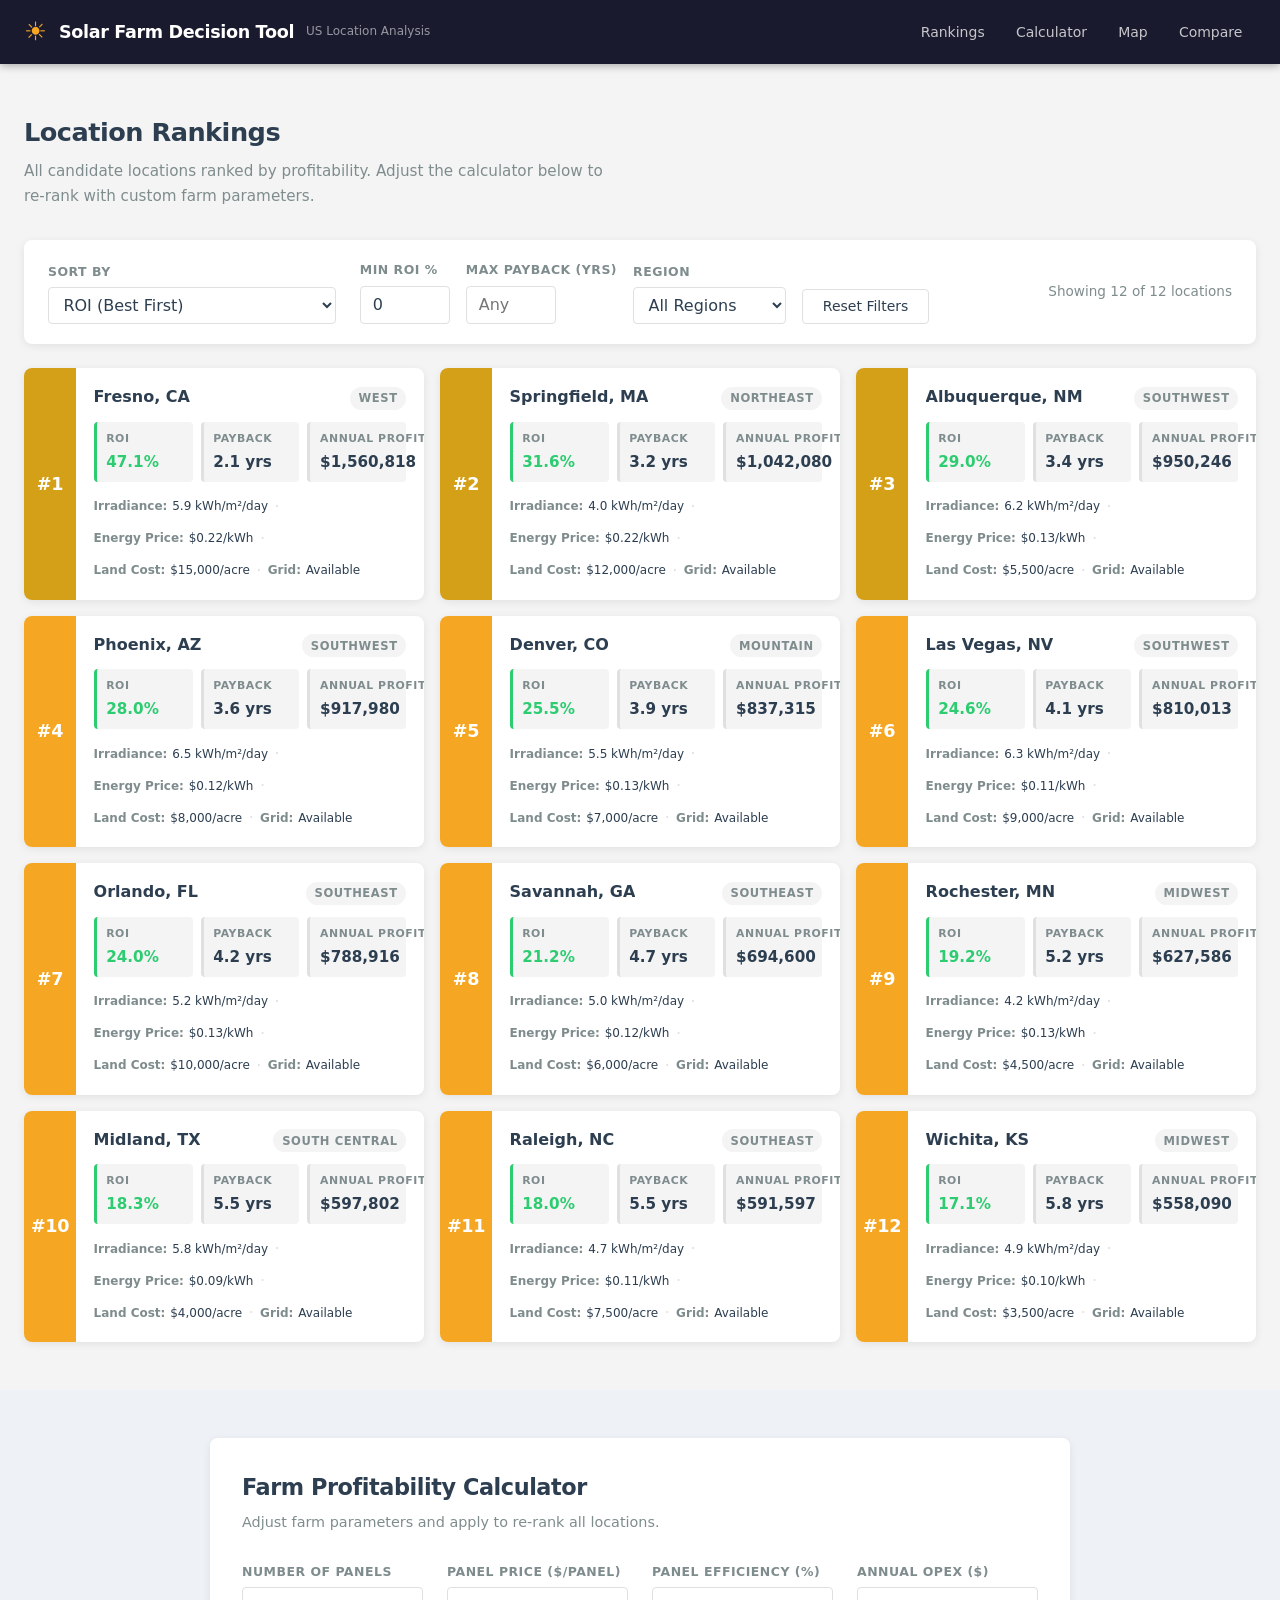
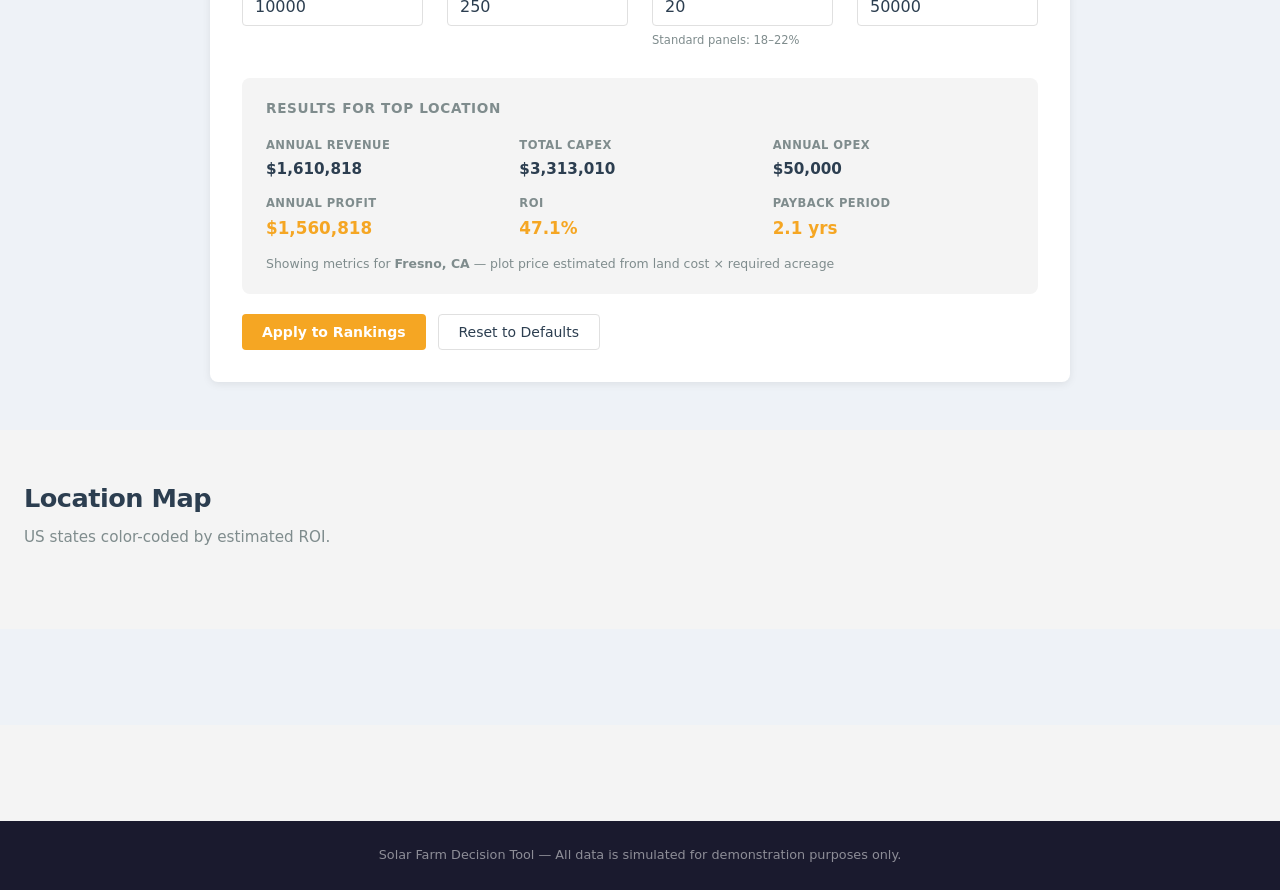
==== index.html @ 312983af "Implement Developer A scope: data, calculator, rankings, and HTML/CSS skeleton - js/data.js: 12 US l" ====
<!DOCTYPE html>
<html lang="en">
<head>
  <meta charset="UTF-8">
  <meta name="viewport" content="width=device-width, initial-scale=1.0">
  <title>Solar Farm Location Decision Tool</title>
  <link rel="stylesheet" href="css/styles.css">
</head>
<body>

  <header class="site-header">
    <div class="header-inner">
      <div class="header-brand">
        <span class="header-logo" aria-hidden="true">&#9728;</span>
        <h1 class="header-title">Solar Farm Decision Tool</h1>
        <span class="header-subtitle">US Location Analysis</span>
      </div>
      <nav class="header-nav" aria-label="Main navigation">
        <a href="#section-rankings" class="nav-link">Rankings</a>
        <a href="#section-calculator" class="nav-link">Calculator</a>
        <a href="#section-map" class="nav-link">Map</a>
        <a href="#section-comparison" class="nav-link">Compare</a>
      </nav>
    </div>
  </header>

  <main class="site-main">

    <section id="section-rankings" class="app-section">
      <div class="section-inner">
        <div class="section-header">
          <h2 class="section-title">Location Rankings</h2>
          <p class="section-desc">All candidate locations ranked by profitability. Adjust the calculator below to re-rank with custom farm parameters.</p>
        </div>
        <div id="rankings-controls-mount"></div>
        <div id="rankings-list" class="rankings-list" role="list" aria-label="Ranked locations"></div>
      </div>
    </section>

    <section id="section-calculator" class="app-section app-section--alt">
      <div class="section-inner">
        <div id="calculator-mount"></div>
      </div>
    </section>

    <section id="section-map" class="app-section">
      <div class="section-inner">
        <div class="section-header">
          <h2 class="section-title">Location Map</h2>
          <p class="section-desc">US states color-coded by estimated ROI.</p>
        </div>
        <div id="map-mount"></div>
      </div>
    </section>

    <section id="section-detail" class="app-section app-section--alt">
      <div class="section-inner">
        <div id="detail-mount"></div>
      </div>
    </section>

    <section id="section-comparison" class="app-section">
      <div class="section-inner">
        <div id="comparison-mount"></div>
      </div>
    </section>

  </main>

  <footer class="site-footer">
    <div class="footer-inner">
      <p>Solar Farm Decision Tool &mdash; All data is simulated for demonstration purposes only.</p>
    </div>
  </footer>

  <script src="js/data.js"></script>
  <script src="js/calculator.js"></script>
  <script src="js/rankings.js"></script>
  <script src="js/map.js"></script>
  <script src="js/detail.js"></script>
  <script src="js/app.js"></script>

</body>
</html>
---- css/styles.css ----
/* ============================================================
   SHARED: CSS Custom Properties (Variables)
   ============================================================ */
:root {
  --color-accent:      #F5A623;
  --color-bg:          #f4f4f4;
  --color-header:      #1a1a2e;
  --color-card:        #ffffff;
  --color-good-roi:    #2ecc71;
  --color-bad-roi:     #e74c3c;
  --color-medium-roi:  #F5A623;
  --color-text:        #2c3e50;
  --color-text-muted:  #7f8c8d;
  --color-border:      #e0e0e0;
  --color-section-alt: #eef2f7;
  --color-header-text: #ffffff;

  --font-sans: system-ui, -apple-system, BlinkMacSystemFont, 'Segoe UI', Roboto, sans-serif;

  --radius-sm: 4px;
  --radius-md: 8px;
  --radius-lg: 16px;

  --shadow-card:       0 2px 8px rgba(0, 0, 0, 0.08);
  --shadow-card-hover: 0 4px 16px rgba(0, 0, 0, 0.14);

  --transition-fast: 150ms ease;
  --transition-std:  250ms ease;

  --max-width:        1280px;
  --section-padding:  3rem 1.5rem;
}

/* ============================================================
   SHARED: Reset & Base
   ============================================================ */
*, *::before, *::after {
  box-sizing: border-box;
  margin: 0;
  padding: 0;
}

html {
  scroll-behavior: smooth;
}

body {
  font-family: var(--font-sans);
  background-color: var(--color-bg);
  color: var(--color-text);
  line-height: 1.6;
  font-size: 16px;
}

img, svg {
  display: block;
  max-width: 100%;
}

a {
  color: inherit;
  text-decoration: none;
}

button, input, select {
  font-family: inherit;
  font-size: inherit;
}

/* ============================================================
   SHARED: Layout — Header
   ============================================================ */
.site-header {
  background-color: var(--color-header);
  color: var(--color-header-text);
  position: sticky;
  top: 0;
  z-index: 100;
  box-shadow: 0 2px 8px rgba(0, 0, 0, 0.3);
}

.header-inner {
  max-width: var(--max-width);
  margin: 0 auto;
  padding: 0 1.5rem;
  height: 64px;
  display: flex;
  align-items: center;
  justify-content: space-between;
  gap: 1.5rem;
}

.header-brand {
  display: flex;
  align-items: center;
  gap: 0.75rem;
  flex-shrink: 0;
}

.header-logo {
  font-size: 1.6rem;
  color: var(--color-accent);
  line-height: 1;
}

.header-title {
  font-size: 1.1rem;
  font-weight: 700;
  letter-spacing: -0.02em;
  white-space: nowrap;
}

.header-subtitle {
  font-size: 0.75rem;
  color: rgba(255, 255, 255, 0.55);
  white-space: nowrap;
}

.header-nav {
  display: flex;
  gap: 0.25rem;
}

.nav-link {
  padding: 0.4rem 0.85rem;
  border-radius: var(--radius-sm);
  font-size: 0.875rem;
  font-weight: 500;
  color: rgba(255, 255, 255, 0.75);
  transition: background-color var(--transition-fast), color var(--transition-fast);
}

.nav-link:hover,
.nav-link:focus-visible {
  background-color: rgba(255, 255, 255, 0.1);
  color: #ffffff;
  outline: none;
}

/* ============================================================
   SHARED: Layout — Main, Sections
   ============================================================ */
.site-main {
  min-height: 100vh;
}

.app-section {
  padding: var(--section-padding);
}

.app-section--alt {
  background-color: var(--color-section-alt);
}

.section-inner {
  max-width: var(--max-width);
  margin: 0 auto;
}

.section-header {
  margin-bottom: 2rem;
}

.section-title {
  font-size: 1.6rem;
  font-weight: 700;
  color: var(--color-text);
  letter-spacing: -0.02em;
  margin-bottom: 0.4rem;
}

.section-desc {
  color: var(--color-text-muted);
  font-size: 0.95rem;
  max-width: 600px;
}

/* ============================================================
   SHARED: Layout — Footer
   ============================================================ */
.site-footer {
  background-color: var(--color-header);
  color: rgba(255, 255, 255, 0.5);
  text-align: center;
  padding: 1.5rem;
  font-size: 0.8rem;
}

.footer-inner {
  max-width: var(--max-width);
  margin: 0 auto;
}

/* ============================================================
   SHARED: Utility — Buttons
   ============================================================ */
.btn-primary {
  display: inline-flex;
  align-items: center;
  justify-content: center;
  padding: 0.55rem 1.25rem;
  border: none;
  border-radius: var(--radius-sm);
  background-color: var(--color-accent);
  color: #ffffff;
  font-weight: 600;
  font-size: 0.875rem;
  cursor: pointer;
  transition: filter var(--transition-fast), transform var(--transition-fast);
  white-space: nowrap;
}

.btn-primary:hover {
  filter: brightness(1.08);
}

.btn-primary:active {
  transform: scale(0.97);
}

.btn-secondary {
  display: inline-flex;
  align-items: center;
  justify-content: center;
  padding: 0.55rem 1.25rem;
  border: 1px solid var(--color-border);
  border-radius: var(--radius-sm);
  background-color: #ffffff;
  color: var(--color-text);
  font-weight: 500;
  font-size: 0.875rem;
  cursor: pointer;
  transition: background-color var(--transition-fast), border-color var(--transition-fast);
  white-space: nowrap;
}

.btn-secondary:hover {
  background-color: var(--color-bg);
  border-color: #bbb;
}

/* ============================================================
   DEV A: Rankings Section
   ============================================================ */

/* Controls bar */
.rankings-controls {
  display: flex;
  flex-wrap: wrap;
  align-items: flex-end;
  gap: 1rem 1.5rem;
  padding: 1.25rem 1.5rem;
  background-color: var(--color-card);
  border-radius: var(--radius-md);
  box-shadow: var(--shadow-card);
  margin-bottom: 1.5rem;
}

.sort-controls,
.filter-group {
  display: flex;
  flex-direction: column;
  gap: 0.3rem;
}

.filter-controls {
  display: flex;
  flex-wrap: wrap;
  align-items: flex-end;
  gap: 0.75rem 1rem;
  flex: 1;
}

.rankings-controls label {
  font-size: 0.78rem;
  font-weight: 600;
  color: var(--color-text-muted);
  text-transform: uppercase;
  letter-spacing: 0.04em;
}

.rankings-controls select,
.rankings-controls input[type="number"] {
  padding: 0.45rem 0.65rem;
  border: 1px solid var(--color-border);
  border-radius: var(--radius-sm);
  background-color: #ffffff;
  color: var(--color-text);
  min-width: 0;
  width: auto;
}

.rankings-controls select:focus,
.rankings-controls input[type="number"]:focus {
  outline: 2px solid var(--color-accent);
  outline-offset: 1px;
}

#filter-min-roi,
#filter-max-payback {
  width: 90px;
}

.results-count {
  margin-left: auto;
  font-size: 0.85rem;
  color: var(--color-text-muted);
  align-self: center;
}

/* Rankings list grid */
.rankings-list {
  display: grid;
  grid-template-columns: repeat(auto-fill, minmax(380px, 1fr));
  gap: 1rem;
}

.rankings-empty {
  grid-column: 1 / -1;
  text-align: center;
  padding: 3rem 1rem;
  color: var(--color-text-muted);
  font-size: 1rem;
}

/* Location card */
.location-card {
  background-color: var(--color-card);
  border-radius: var(--radius-md);
  box-shadow: var(--shadow-card);
  display: flex;
  align-items: stretch;
  overflow: hidden;
  transition: box-shadow var(--transition-std), transform var(--transition-std);
  position: relative;
}

.location-card:hover {
  box-shadow: var(--shadow-card-hover);
  transform: translateY(-2px);
}

.card-rank {
  display: flex;
  align-items: center;
  justify-content: center;
  min-width: 52px;
  font-size: 1.1rem;
  font-weight: 800;
  color: #ffffff;
  background-color: var(--color-accent);
  flex-shrink: 0;
  letter-spacing: -0.02em;
}

.card-rank--top {
  background-color: #d4a017;
}

.card-body {
  flex: 1;
  padding: 1rem 1.1rem;
  min-width: 0;
}

.card-header-row {
  display: flex;
  align-items: baseline;
  justify-content: space-between;
  gap: 0.5rem;
  margin-bottom: 0.75rem;
}

.card-name {
  font-size: 1rem;
  font-weight: 700;
  white-space: nowrap;
  overflow: hidden;
  text-overflow: ellipsis;
}

.card-region {
  font-size: 0.72rem;
  font-weight: 600;
  text-transform: uppercase;
  letter-spacing: 0.05em;
  color: var(--color-text-muted);
  background-color: var(--color-bg);
  padding: 0.15rem 0.55rem;
  border-radius: 99px;
  white-space: nowrap;
  flex-shrink: 0;
}

/* Metric boxes */
.card-metrics {
  display: flex;
  gap: 0.5rem;
  margin-bottom: 0.75rem;
}

.metric {
  flex: 1;
  padding: 0.5rem 0.6rem;
  border-radius: var(--radius-sm);
  background-color: var(--color-bg);
  border-left: 3px solid var(--color-border);
  min-width: 0;
}

.metric.roi-good  { border-left-color: var(--color-good-roi); }
.metric.roi-medium { border-left-color: var(--color-medium-roi); }
.metric.roi-bad   { border-left-color: var(--color-bad-roi); }

.metric-label {
  display: block;
  font-size: 0.68rem;
  font-weight: 600;
  text-transform: uppercase;
  letter-spacing: 0.05em;
  color: var(--color-text-muted);
  margin-bottom: 0.15rem;
  white-space: nowrap;
}

.metric-value {
  display: block;
  font-size: 0.95rem;
  font-weight: 700;
  color: var(--color-text);
  white-space: nowrap;
}

.metric.roi-good  .metric-value { color: var(--color-good-roi); }
.metric.roi-bad   .metric-value { color: var(--color-bad-roi); }

/* Key metric chips */
.card-key-metrics {
  display: flex;
  flex-wrap: wrap;
  gap: 0.4rem;
}

.key-metric {
  display: flex;
  align-items: center;
  gap: 0.3rem;
  font-size: 0.75rem;
  color: var(--color-text-muted);
}

.key-metric-label {
  font-weight: 600;
}

.key-metric-value {
  color: var(--color-text);
}

.key-metric-sep {
  color: var(--color-border);
}

/* ============================================================
   DEV A: Calculator Section
   ============================================================ */
.calculator-panel {
  background-color: var(--color-card);
  border-radius: var(--radius-md);
  box-shadow: var(--shadow-card);
  padding: 2rem;
  max-width: 860px;
  margin: 0 auto;
}

.calculator-title {
  font-size: 1.4rem;
  font-weight: 700;
  letter-spacing: -0.02em;
  margin-bottom: 0.3rem;
}

.calculator-subtitle {
  color: var(--color-text-muted);
  font-size: 0.9rem;
  margin-bottom: 1.75rem;
}

.calculator-inputs {
  display: grid;
  grid-template-columns: repeat(auto-fill, minmax(180px, 1fr));
  gap: 1rem 1.5rem;
  margin-bottom: 1.75rem;
}

.input-group {
  display: flex;
  flex-direction: column;
  gap: 0.35rem;
}

.input-group label {
  font-size: 0.78rem;
  font-weight: 600;
  color: var(--color-text-muted);
  text-transform: uppercase;
  letter-spacing: 0.04em;
}

.input-group input[type="number"] {
  padding: 0.55rem 0.75rem;
  border: 1px solid var(--color-border);
  border-radius: var(--radius-sm);
  color: var(--color-text);
  transition: border-color var(--transition-fast);
}

.input-group input[type="number"]:focus {
  outline: 2px solid var(--color-accent);
  outline-offset: 1px;
  border-color: transparent;
}

.input-hint {
  font-size: 0.72rem;
  color: var(--color-text-muted);
}

/* Calculator output */
.calculator-output {
  background-color: var(--color-bg);
  border-radius: var(--radius-md);
  padding: 1.25rem 1.5rem;
  margin-bottom: 1.25rem;
}

.output-title {
  font-size: 0.85rem;
  font-weight: 700;
  text-transform: uppercase;
  letter-spacing: 0.05em;
  color: var(--color-text-muted);
  margin-bottom: 1rem;
}

.output-grid {
  display: grid;
  grid-template-columns: repeat(3, 1fr);
  gap: 0.75rem;
  margin-bottom: 0.75rem;
}

.output-item {
  display: flex;
  flex-direction: column;
  gap: 0.2rem;
}

.output-item.highlight .output-value {
  color: var(--color-accent);
  font-size: 1.05rem;
}

.output-label {
  font-size: 0.72rem;
  font-weight: 600;
  text-transform: uppercase;
  letter-spacing: 0.04em;
  color: var(--color-text-muted);
}

.output-value {
  font-size: 0.95rem;
  font-weight: 700;
  color: var(--color-text);
}

.output-note {
  font-size: 0.78rem;
  color: var(--color-text-muted);
}

/* Calculator action buttons */
.calculator-actions {
  display: flex;
  gap: 0.75rem;
  flex-wrap: wrap;
}

/* ============================================================
   DEV B: Map, Detail & Comparison (PLACEHOLDER — Dev B owns this)
   ============================================================ */
/* Dev B writes all styles below this comment */


/* ============================================================
   SHARED: Responsive — Mobile (max 768px)
   ============================================================ */
@media (max-width: 768px) {
  :root {
    --section-padding: 2rem 1rem;
  }

  .header-inner {
    padding: 0 1rem;
    height: 56px;
  }

  .header-subtitle {
    display: none;
  }

  .header-title {
    font-size: 0.95rem;
  }

  .nav-link {
    padding: 0.35rem 0.6rem;
    font-size: 0.8rem;
  }

  .section-title {
    font-size: 1.3rem;
  }

  .rankings-controls {
    flex-direction: column;
    align-items: stretch;
  }

  .filter-controls {
    flex-direction: column;
    align-items: stretch;
  }

  #filter-min-roi,
  #filter-max-payback {
    width: 100%;
  }

  .rankings-list {
    grid-template-columns: 1fr;
  }

  .card-metrics {
    flex-direction: column;
  }

  .output-grid {
    grid-template-columns: repeat(2, 1fr);
  }

  .calculator-inputs {
    grid-template-columns: 1fr 1fr;
  }

  .calculator-panel {
    padding: 1.25rem;
  }
}

@media (max-width: 480px) {
  .output-grid {
    grid-template-columns: 1fr;
  }

  .calculator-inputs {
    grid-template-columns: 1fr;
  }
}
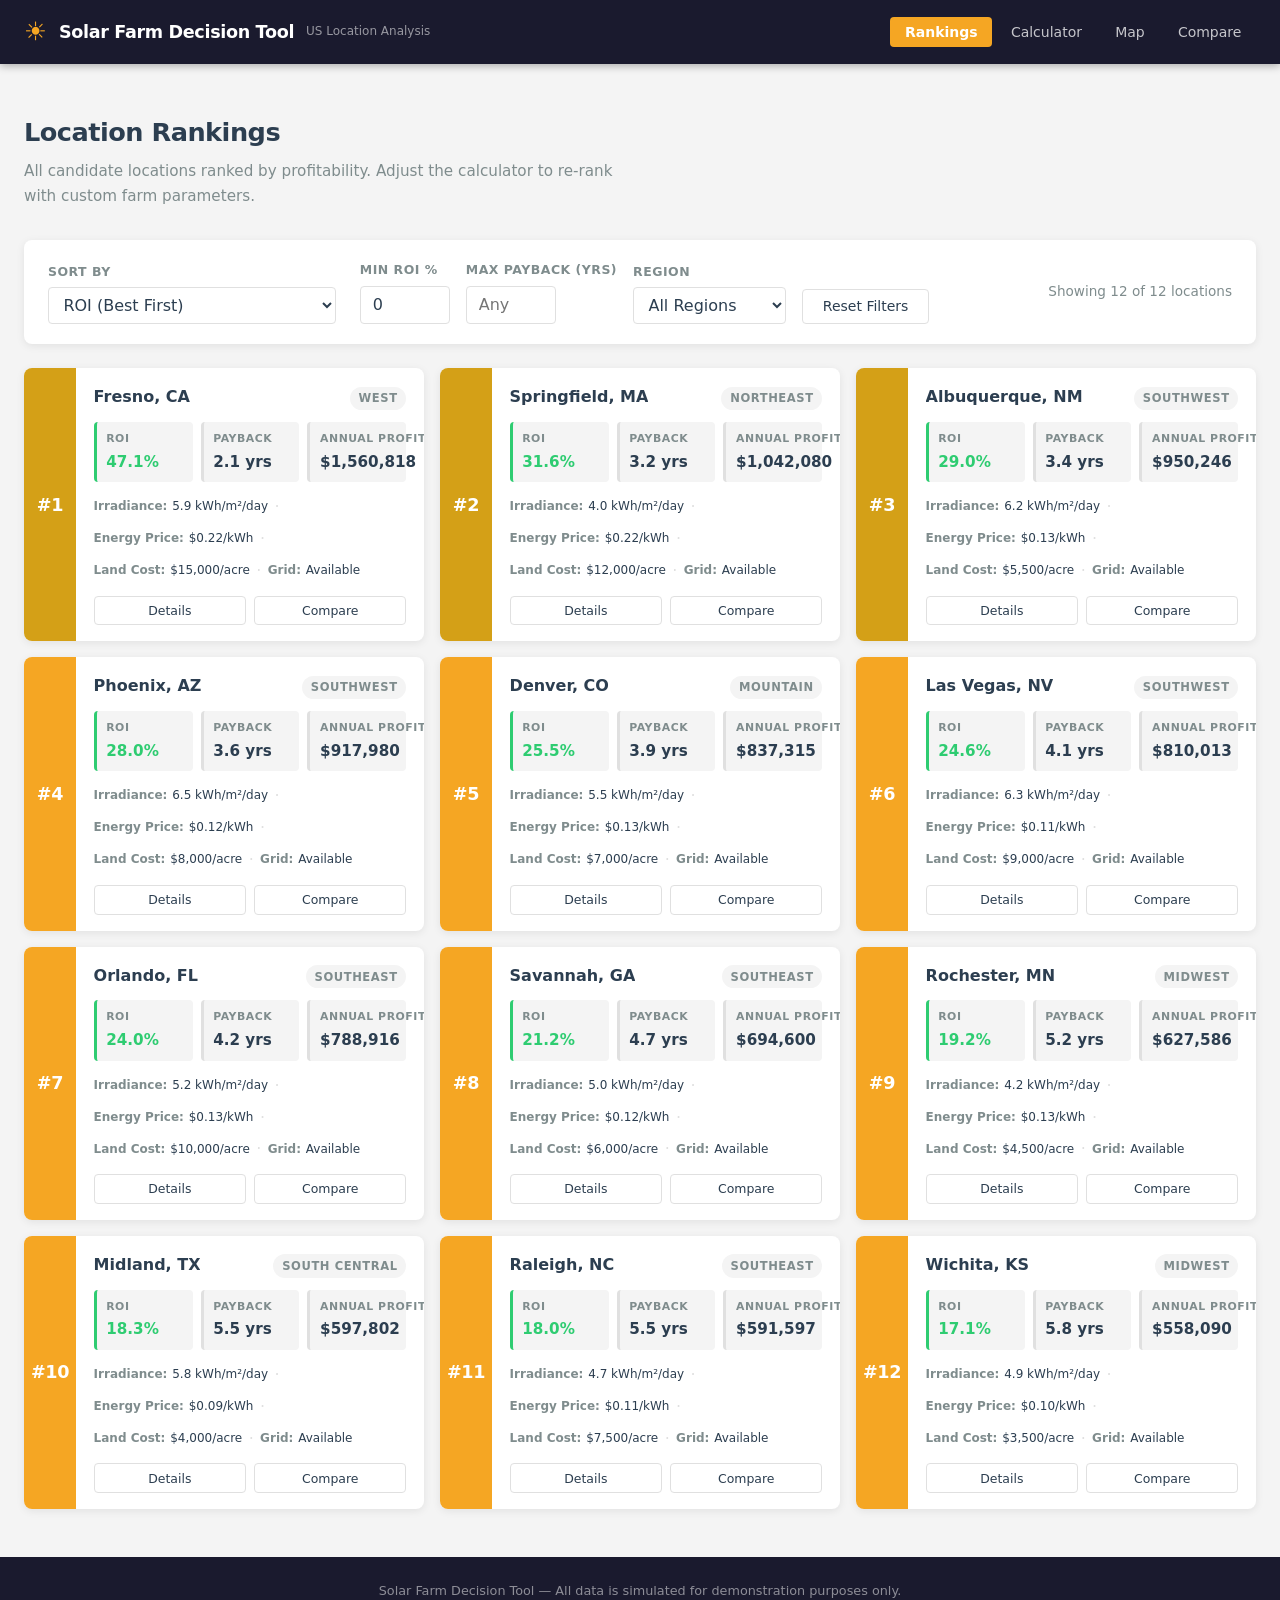
==== commit c668656a: "devB  Conflicts: 	css/styles.css 	index.html 	js/app.js 	js/calculator.js 	js/data.js 	js/ran" ====
--- a/index.html
+++ b/index.html
@@ -16,52 +16,116 @@
         <span class="header-subtitle">US Location Analysis</span>
       </div>
       <nav class="header-nav" aria-label="Main navigation">
-        <a href="#section-rankings" class="nav-link">Rankings</a>
-        <a href="#section-calculator" class="nav-link">Calculator</a>
-        <a href="#section-map" class="nav-link">Map</a>
-        <a href="#section-comparison" class="nav-link">Compare</a>
+        <button class="nav-btn active" data-section="rankings">Rankings</button>
+        <button class="nav-btn" data-section="calculator">Calculator</button>
+        <button class="nav-btn" data-section="map">Map</button>
+        <button class="nav-btn" data-section="comparison">Compare</button>
       </nav>
     </div>
   </header>
 
   <main class="site-main">
 
-    <section id="section-rankings" class="app-section">
+    <!-- Dev A: Rankings -->
+    <section id="section-rankings" class="app-section active">
       <div class="section-inner">
         <div class="section-header">
           <h2 class="section-title">Location Rankings</h2>
-          <p class="section-desc">All candidate locations ranked by profitability. Adjust the calculator below to re-rank with custom farm parameters.</p>
+          <p class="section-desc">All candidate locations ranked by profitability. Adjust the calculator to re-rank with custom farm parameters.</p>
         </div>
         <div id="rankings-controls-mount"></div>
         <div id="rankings-list" class="rankings-list" role="list" aria-label="Ranked locations"></div>
       </div>
     </section>
 
-    <section id="section-calculator" class="app-section app-section--alt">
+    <!-- Dev A: Calculator -->
+    <section id="section-calculator" class="app-section">
       <div class="section-inner">
         <div id="calculator-mount"></div>
       </div>
     </section>
 
+    <!-- Dev B: Map -->
     <section id="section-map" class="app-section">
       <div class="section-inner">
         <div class="section-header">
           <h2 class="section-title">Location Map</h2>
-          <p class="section-desc">US states color-coded by estimated ROI.</p>
+          <p class="section-desc">US states color-coded by estimated ROI. Click a state to view details.</p>
         </div>
-        <div id="map-mount"></div>
+        <div class="map-layout">
+          <div id="map-container" class="map-container card"></div>
+          <div class="map-sidebar">
+            <div id="map-legend" class="map-legend card">
+              <h3>ROI Legend</h3>
+              <div class="legend-scale"></div>
+            </div>
+            <div id="map-hover-info" class="map-hover-info card" style="display:none">
+              <h3 id="map-hover-name"></h3>
+              <div id="map-hover-stats"></div>
+              <button id="map-view-detail" class="btn-secondary">View Detail</button>
+            </div>
+          </div>
+        </div>
       </div>
     </section>
 
-    <section id="section-detail" class="app-section app-section--alt">
+    <!-- Dev B: Detail -->
+    <section id="section-detail" class="app-section">
       <div class="section-inner">
-        <div id="detail-mount"></div>
+        <div class="section-header">
+          <button id="detail-back" class="btn-back">&#8592; Back to Rankings</button>
+          <h2 id="detail-title" class="section-title">Location Detail</h2>
+        </div>
+        <div id="detail-content" class="detail-layout">
+          <div class="detail-metrics card">
+            <h3>Key Metrics</h3>
+            <div id="detail-kpis" class="kpi-grid"></div>
+          </div>
+          <div class="detail-charts">
+            <div class="chart-card card">
+              <h3>Monthly Solar Irradiance (kWh/m²/day)</h3>
+              <canvas id="chart-irradiance" width="500" height="200"></canvas>
+            </div>
+            <div class="chart-card card">
+              <h3>Monthly Energy Prices ($/kWh)</h3>
+              <canvas id="chart-prices" width="500" height="200"></canvas>
+            </div>
+            <div class="chart-card card">
+              <h3>10-Year Cumulative P&amp;L ($)</h3>
+              <canvas id="chart-projection" width="500" height="200"></canvas>
+            </div>
+          </div>
+        </div>
       </div>
     </section>
 
+    <!-- Dev B: Comparison -->
     <section id="section-comparison" class="app-section">
       <div class="section-inner">
-        <div id="comparison-mount"></div>
+        <div class="section-header">
+          <h2 class="section-title">Location Comparison</h2>
+          <p class="section-desc">Compare up to 3 locations side-by-side</p>
+        </div>
+        <div id="comparison-selectors" class="comparison-selectors">
+          <div class="compare-slot card" data-slot="0">
+            <label>Location 1</label>
+            <select class="compare-select"><option value="">— Select —</option></select>
+          </div>
+          <div class="compare-slot card" data-slot="1">
+            <label>Location 2</label>
+            <select class="compare-select"><option value="">— Select —</option></select>
+          </div>
+          <div class="compare-slot card" data-slot="2">
+            <label>Location 3</label>
+            <select class="compare-select"><option value="">— Select —</option></select>
+          </div>
+        </div>
+        <div id="comparison-table-wrap">
+          <table id="comparison-table" class="comparison-table">
+            <thead><tr id="comparison-header"></tr></thead>
+            <tbody id="comparison-body"></tbody>
+          </table>
+        </div>
       </div>
     </section>
 
--- a/css/styles.css
+++ b/css/styles.css
@@ -27,8 +27,8 @@
   --transition-fast: 150ms ease;
   --transition-std:  250ms ease;
 
-  --max-width:        1280px;
-  --section-padding:  3rem 1.5rem;
+  --max-width:       1280px;
+  --section-padding: 3rem 1.5rem;
 }
 
 /* ============================================================
@@ -40,9 +40,7 @@
   padding: 0;
 }
 
-html {
-  scroll-behavior: smooth;
-}
+html { scroll-behavior: smooth; }
 
 body {
   font-family: var(--font-sans);
@@ -52,20 +50,15 @@
   font-size: 16px;
 }
 
-img, svg {
-  display: block;
-  max-width: 100%;
-}
-
-a {
-  color: inherit;
-  text-decoration: none;
-}
-
-button, input, select {
-  font-family: inherit;
-  font-size: inherit;
-}
+img, svg { display: block; max-width: 100%; }
+a { color: inherit; text-decoration: none; }
+button, input, select { font-family: inherit; font-size: inherit; }
+
+/* ============================================================
+   SHARED: Layout — Section visibility (JS-driven SPA nav)
+   ============================================================ */
+.app-section          { display: none; padding: var(--section-padding); }
+.app-section.active   { display: block; }
 
 /* ============================================================
    SHARED: Layout — Header
@@ -97,11 +90,7 @@
   flex-shrink: 0;
 }
 
-.header-logo {
-  font-size: 1.6rem;
-  color: var(--color-accent);
-  line-height: 1;
-}
+.header-logo { font-size: 1.6rem; color: var(--color-accent); line-height: 1; }
 
 .header-title {
   font-size: 1.1rem;
@@ -116,50 +105,45 @@
   white-space: nowrap;
 }
 
-.header-nav {
-  display: flex;
-  gap: 0.25rem;
-}
-
-.nav-link {
+.header-nav { display: flex; gap: 0.25rem; }
+
+/* Nav buttons (SPA-style) */
+.nav-btn {
   padding: 0.4rem 0.85rem;
   border-radius: var(--radius-sm);
+  border: 1px solid transparent;
   font-size: 0.875rem;
   font-weight: 500;
   color: rgba(255, 255, 255, 0.75);
+  background: transparent;
+  cursor: pointer;
   transition: background-color var(--transition-fast), color var(--transition-fast);
 }
 
-.nav-link:hover,
-.nav-link:focus-visible {
+.nav-btn:hover,
+.nav-btn:focus-visible {
   background-color: rgba(255, 255, 255, 0.1);
   color: #ffffff;
   outline: none;
 }
 
+.nav-btn.active {
+  background-color: var(--color-accent);
+  color: #ffffff;
+  font-weight: 600;
+}
+
 /* ============================================================
    SHARED: Layout — Main, Sections
    ============================================================ */
-.site-main {
-  min-height: 100vh;
-}
-
-.app-section {
-  padding: var(--section-padding);
-}
-
-.app-section--alt {
-  background-color: var(--color-section-alt);
-}
+.site-main { min-height: 100vh; }
 
 .section-inner {
   max-width: var(--max-width);
   margin: 0 auto;
 }
 
-.section-header {
-  margin-bottom: 2rem;
-}
+.section-header { margin-bottom: 2rem; }
 
 .section-title {
   font-size: 1.6rem;
@@ -186,10 +170,7 @@
   font-size: 0.8rem;
 }
 
-.footer-inner {
-  max-width: var(--max-width);
-  margin: 0 auto;
-}
+.footer-inner { max-width: var(--max-width); margin: 0 auto; }
 
 /* ============================================================
    SHARED: Utility — Buttons
@@ -210,13 +191,8 @@
   white-space: nowrap;
 }
 
-.btn-primary:hover {
-  filter: brightness(1.08);
-}
-
-.btn-primary:active {
-  transform: scale(0.97);
-}
+.btn-primary:hover  { filter: brightness(1.08); }
+.btn-primary:active { transform: scale(0.97); }
 
 .btn-secondary {
   display: inline-flex;
@@ -234,16 +210,24 @@
   white-space: nowrap;
 }
 
-.btn-secondary:hover {
-  background-color: var(--color-bg);
-  border-color: #bbb;
-}
+.btn-secondary:hover { background-color: var(--color-bg); border-color: #bbb; }
+
+.btn-back {
+  background: none;
+  border: none;
+  color: var(--color-accent);
+  cursor: pointer;
+  font-size: 0.85rem;
+  font-weight: 600;
+  padding: 0;
+  margin-bottom: 0.5rem;
+  display: block;
+}
+.btn-back:hover { text-decoration: underline; }
 
 /* ============================================================
    DEV A: Rankings Section
    ============================================================ */
-
-/* Controls bar */
 .rankings-controls {
   display: flex;
   flex-wrap: wrap;
@@ -297,9 +281,7 @@
 }
 
 #filter-min-roi,
-#filter-max-payback {
-  width: 90px;
-}
+#filter-max-payback { width: 90px; }
 
 .results-count {
   margin-left: auto;
@@ -308,7 +290,6 @@
   align-self: center;
 }
 
-/* Rankings list grid */
 .rankings-list {
   display: grid;
   grid-template-columns: repeat(auto-fill, minmax(380px, 1fr));
@@ -353,15 +334,9 @@
   letter-spacing: -0.02em;
 }
 
-.card-rank--top {
-  background-color: #d4a017;
-}
-
-.card-body {
-  flex: 1;
-  padding: 1rem 1.1rem;
-  min-width: 0;
-}
+.card-rank--top { background-color: #d4a017; }
+
+.card-body { flex: 1; padding: 1rem 1.1rem; min-width: 0; }
 
 .card-header-row {
   display: flex;
@@ -392,7 +367,6 @@
   flex-shrink: 0;
 }
 
-/* Metric boxes */
 .card-metrics {
   display: flex;
   gap: 0.5rem;
@@ -408,9 +382,9 @@
   min-width: 0;
 }
 
-.metric.roi-good  { border-left-color: var(--color-good-roi); }
+.metric.roi-good   { border-left-color: var(--color-good-roi); }
 .metric.roi-medium { border-left-color: var(--color-medium-roi); }
-.metric.roi-bad   { border-left-color: var(--color-bad-roi); }
+.metric.roi-bad    { border-left-color: var(--color-bad-roi); }
 
 .metric-label {
   display: block;
@@ -431,35 +405,23 @@
   white-space: nowrap;
 }
 
-.metric.roi-good  .metric-value { color: var(--color-good-roi); }
-.metric.roi-bad   .metric-value { color: var(--color-bad-roi); }
-
-/* Key metric chips */
+.metric.roi-good .metric-value { color: var(--color-good-roi); }
+.metric.roi-bad  .metric-value { color: var(--color-bad-roi); }
+
 .card-key-metrics {
   display: flex;
   flex-wrap: wrap;
   gap: 0.4rem;
-}
-
-.key-metric {
-  display: flex;
-  align-items: center;
-  gap: 0.3rem;
-  font-size: 0.75rem;
-  color: var(--color-text-muted);
-}
-
-.key-metric-label {
-  font-weight: 600;
-}
-
-.key-metric-value {
-  color: var(--color-text);
-}
-
-.key-metric-sep {
-  color: var(--color-border);
-}
+  margin-bottom: 0.75rem;
+}
+
+.key-metric { display: flex; align-items: center; gap: 0.3rem; font-size: 0.75rem; color: var(--color-text-muted); }
+.key-metric-label { font-weight: 600; }
+.key-metric-value { color: var(--color-text); }
+.key-metric-sep   { color: var(--color-border); }
+
+.card-actions { display: flex; gap: 0.5rem; }
+.card-actions .btn-secondary { flex: 1; padding: 0.4rem 0.5rem; font-size: 0.78rem; }
 
 /* ============================================================
    DEV A: Calculator Section
@@ -493,11 +455,7 @@
   margin-bottom: 1.75rem;
 }
 
-.input-group {
-  display: flex;
-  flex-direction: column;
-  gap: 0.35rem;
-}
+.input-group { display: flex; flex-direction: column; gap: 0.35rem; }
 
 .input-group label {
   font-size: 0.78rem;
@@ -521,12 +479,8 @@
   border-color: transparent;
 }
 
-.input-hint {
-  font-size: 0.72rem;
-  color: var(--color-text-muted);
-}
-
-/* Calculator output */
+.input-hint { font-size: 0.72rem; color: var(--color-text-muted); }
+
 .calculator-output {
   background-color: var(--color-bg);
   border-radius: var(--radius-md);
@@ -550,11 +504,7 @@
   margin-bottom: 0.75rem;
 }
 
-.output-item {
-  display: flex;
-  flex-direction: column;
-  gap: 0.2rem;
-}
+.output-item { display: flex; flex-direction: column; gap: 0.2rem; }
 
 .output-item.highlight .output-value {
   color: var(--color-accent);
@@ -569,102 +519,225 @@
   color: var(--color-text-muted);
 }
 
-.output-value {
-  font-size: 0.95rem;
-  font-weight: 700;
-  color: var(--color-text);
-}
-
-.output-note {
-  font-size: 0.78rem;
-  color: var(--color-text-muted);
-}
-
-/* Calculator action buttons */
-.calculator-actions {
-  display: flex;
-  gap: 0.75rem;
-  flex-wrap: wrap;
-}
-
-/* ============================================================
-   DEV B: Map, Detail & Comparison (PLACEHOLDER — Dev B owns this)
-   ============================================================ */
-/* Dev B writes all styles below this comment */
-
-
-/* ============================================================
-   SHARED: Responsive — Mobile (max 768px)
-   ============================================================ */
+.output-value { font-size: 0.95rem; font-weight: 700; color: var(--color-text); }
+
+.output-note { font-size: 0.78rem; color: var(--color-text-muted); }
+
+.calculator-actions { display: flex; gap: 0.75rem; flex-wrap: wrap; }
+
+/* ============================================================
+   DEV B: Map, Detail & Comparison
+   ============================================================ */
+
+/* Map */
+.map-layout {
+  display: grid;
+  grid-template-columns: 1fr 260px;
+  gap: 20px;
+}
+
+.map-container {
+  background: var(--color-card);
+  border-radius: var(--radius-md);
+  box-shadow: var(--shadow-card);
+  padding: 12px;
+  min-height: 380px;
+  display: flex;
+  align-items: center;
+  justify-content: center;
+  overflow: hidden;
+}
+
+.map-container svg { width: 100%; height: auto; }
+
+.state-tile { cursor: default; transition: opacity 0.15s; }
+.state-tile.has-data { cursor: pointer; }
+.state-tile.has-data:hover rect { opacity: 0.8; }
+.state-tile.selected rect { stroke: var(--color-accent) !important; stroke-width: 3 !important; }
+
+.map-sidebar { display: flex; flex-direction: column; gap: 12px; }
+
+.map-legend {
+  background: var(--color-card);
+  border-radius: var(--radius-md);
+  box-shadow: var(--shadow-card);
+  padding: 16px;
+}
+
+.map-legend h3 { font-size: 0.9rem; font-weight: 700; margin-bottom: 12px; color: var(--color-text); }
+
+.legend-scale {
+  height: 14px;
+  border-radius: 4px;
+  background: linear-gradient(to right, var(--color-bad-roi), var(--color-medium-roi), var(--color-good-roi));
+  margin-bottom: 6px;
+}
+
+.legend-labels { display: flex; justify-content: space-between; font-size: 0.72rem; color: var(--color-text-muted); }
+
+.map-hover-info {
+  background: var(--color-card);
+  border-radius: var(--radius-md);
+  box-shadow: var(--shadow-card);
+  padding: 16px;
+}
+
+.map-hover-info h3 { font-size: 0.95rem; font-weight: 700; margin-bottom: 10px; }
+
+.hover-stat { display: flex; justify-content: space-between; margin-bottom: 6px; font-size: 0.85rem; }
+.hover-stat-label { color: var(--color-text-muted); }
+.hover-stat-value { font-weight: 600; }
+
+.map-hover-info .btn-secondary { width: 100%; margin-top: 12px; justify-content: center; }
+
+/* Detail */
+.detail-layout {
+  display: grid;
+  grid-template-columns: 260px 1fr;
+  gap: 20px;
+}
+
+.detail-metrics {
+  background: var(--color-card);
+  border-radius: var(--radius-md);
+  box-shadow: var(--shadow-card);
+  padding: 20px;
+}
+
+.detail-metrics h3 { font-size: 0.95rem; font-weight: 700; margin-bottom: 16px; color: var(--color-text); }
+
+.kpi-grid { display: grid; grid-template-columns: 1fr 1fr; gap: 10px; }
+
+.kpi-item { padding: 10px; background: var(--color-bg); border-radius: var(--radius-sm); }
+.kpi-label { font-size: 0.68rem; color: var(--color-text-muted); text-transform: uppercase; letter-spacing: 0.5px; margin-bottom: 4px; font-weight: 600; }
+.kpi-value { font-size: 1rem; font-weight: 700; color: var(--color-text); }
+.kpi-value.good   { color: var(--color-good-roi); }
+.kpi-value.bad    { color: var(--color-bad-roi); }
+.kpi-value.accent { color: var(--color-accent); }
+
+.detail-charts { display: flex; flex-direction: column; gap: 16px; }
+
+.chart-card {
+  background: var(--color-card);
+  border-radius: var(--radius-md);
+  box-shadow: var(--shadow-card);
+  padding: 20px;
+}
+
+.chart-card h3 { font-size: 0.85rem; font-weight: 700; margin-bottom: 12px; color: var(--color-text); }
+.chart-card canvas { width: 100% !important; height: auto !important; }
+
+/* Comparison */
+.comparison-selectors {
+  display: grid;
+  grid-template-columns: repeat(3, 1fr);
+  gap: 16px;
+  margin-bottom: 20px;
+}
+
+.compare-slot {
+  background: var(--color-card);
+  border-radius: var(--radius-md);
+  box-shadow: var(--shadow-card);
+  padding: 16px;
+}
+
+.compare-slot label {
+  display: block;
+  font-size: 0.75rem;
+  font-weight: 600;
+  color: var(--color-text-muted);
+  text-transform: uppercase;
+  letter-spacing: 0.5px;
+  margin-bottom: 8px;
+}
+
+.compare-select {
+  width: 100%;
+  border: 1px solid var(--color-border);
+  border-radius: var(--radius-sm);
+  padding: 8px 10px;
+  font-size: 0.9rem;
+  background: #fff;
+}
+
+.compare-select:focus { outline: 2px solid var(--color-accent); outline-offset: 1px; }
+
+#comparison-table-wrap { overflow-x: auto; }
+
+.comparison-table {
+  width: 100%;
+  border-collapse: collapse;
+  background: var(--color-card);
+  border-radius: var(--radius-md);
+  overflow: hidden;
+  box-shadow: var(--shadow-card);
+  font-size: 0.9rem;
+}
+
+.comparison-table th {
+  background: var(--color-header);
+  color: #fff;
+  padding: 12px 16px;
+  text-align: left;
+  font-weight: 600;
+}
+
+.comparison-table th:first-child { width: 160px; }
+
+.comparison-table td {
+  padding: 11px 16px;
+  border-bottom: 1px solid var(--color-border);
+}
+
+.comparison-table tr:last-child td { border-bottom: none; }
+.comparison-table tr:nth-child(even) td { background: #fafafa; }
+
+.comparison-table td:first-child {
+  font-weight: 600;
+  color: var(--color-text-muted);
+  font-size: 0.8rem;
+  text-transform: uppercase;
+  letter-spacing: 0.4px;
+}
+
+.best-value  { color: var(--color-good-roi); font-weight: 700; }
+.worst-value { color: var(--color-bad-roi); }
+
+.cmp-header-location { font-size: 0.95rem; font-weight: 700; }
+.cmp-header-sub { font-size: 0.75rem; font-weight: 400; opacity: 0.7; display: block; }
+
+.no-data-msg { text-align: center; color: var(--color-text-muted); padding: 32px; font-style: italic; }
+
+/* ============================================================
+   SHARED: Responsive
+   ============================================================ */
+@media (max-width: 900px) {
+  .map-layout    { grid-template-columns: 1fr; }
+  .detail-layout { grid-template-columns: 1fr; }
+}
+
 @media (max-width: 768px) {
-  :root {
-    --section-padding: 2rem 1rem;
-  }
-
-  .header-inner {
-    padding: 0 1rem;
-    height: 56px;
-  }
-
-  .header-subtitle {
-    display: none;
-  }
-
-  .header-title {
-    font-size: 0.95rem;
-  }
-
-  .nav-link {
-    padding: 0.35rem 0.6rem;
-    font-size: 0.8rem;
-  }
-
-  .section-title {
-    font-size: 1.3rem;
-  }
-
-  .rankings-controls {
-    flex-direction: column;
-    align-items: stretch;
-  }
-
-  .filter-controls {
-    flex-direction: column;
-    align-items: stretch;
-  }
-
-  #filter-min-roi,
-  #filter-max-payback {
-    width: 100%;
-  }
-
-  .rankings-list {
-    grid-template-columns: 1fr;
-  }
-
-  .card-metrics {
-    flex-direction: column;
-  }
-
-  .output-grid {
-    grid-template-columns: repeat(2, 1fr);
-  }
-
-  .calculator-inputs {
-    grid-template-columns: 1fr 1fr;
-  }
-
-  .calculator-panel {
-    padding: 1.25rem;
-  }
+  :root { --section-padding: 2rem 1rem; }
+
+  .header-inner  { padding: 0 1rem; height: 56px; }
+  .header-subtitle { display: none; }
+  .header-title  { font-size: 0.95rem; }
+  .nav-btn       { padding: 0.35rem 0.6rem; font-size: 0.8rem; }
+  .section-title { font-size: 1.3rem; }
+
+  .rankings-controls  { flex-direction: column; align-items: stretch; }
+  .filter-controls    { flex-direction: column; align-items: stretch; }
+  #filter-min-roi, #filter-max-payback { width: 100%; }
+  .rankings-list      { grid-template-columns: 1fr; }
+  .card-metrics       { flex-direction: column; }
+  .output-grid        { grid-template-columns: repeat(2, 1fr); }
+  .calculator-inputs  { grid-template-columns: 1fr 1fr; }
+  .calculator-panel   { padding: 1.25rem; }
+  .comparison-selectors { grid-template-columns: 1fr; }
 }
 
 @media (max-width: 480px) {
-  .output-grid {
-    grid-template-columns: 1fr;
-  }
-
-  .calculator-inputs {
-    grid-template-columns: 1fr;
-  }
-}
+  .output-grid       { grid-template-columns: 1fr; }
+  .calculator-inputs { grid-template-columns: 1fr; }
+}
